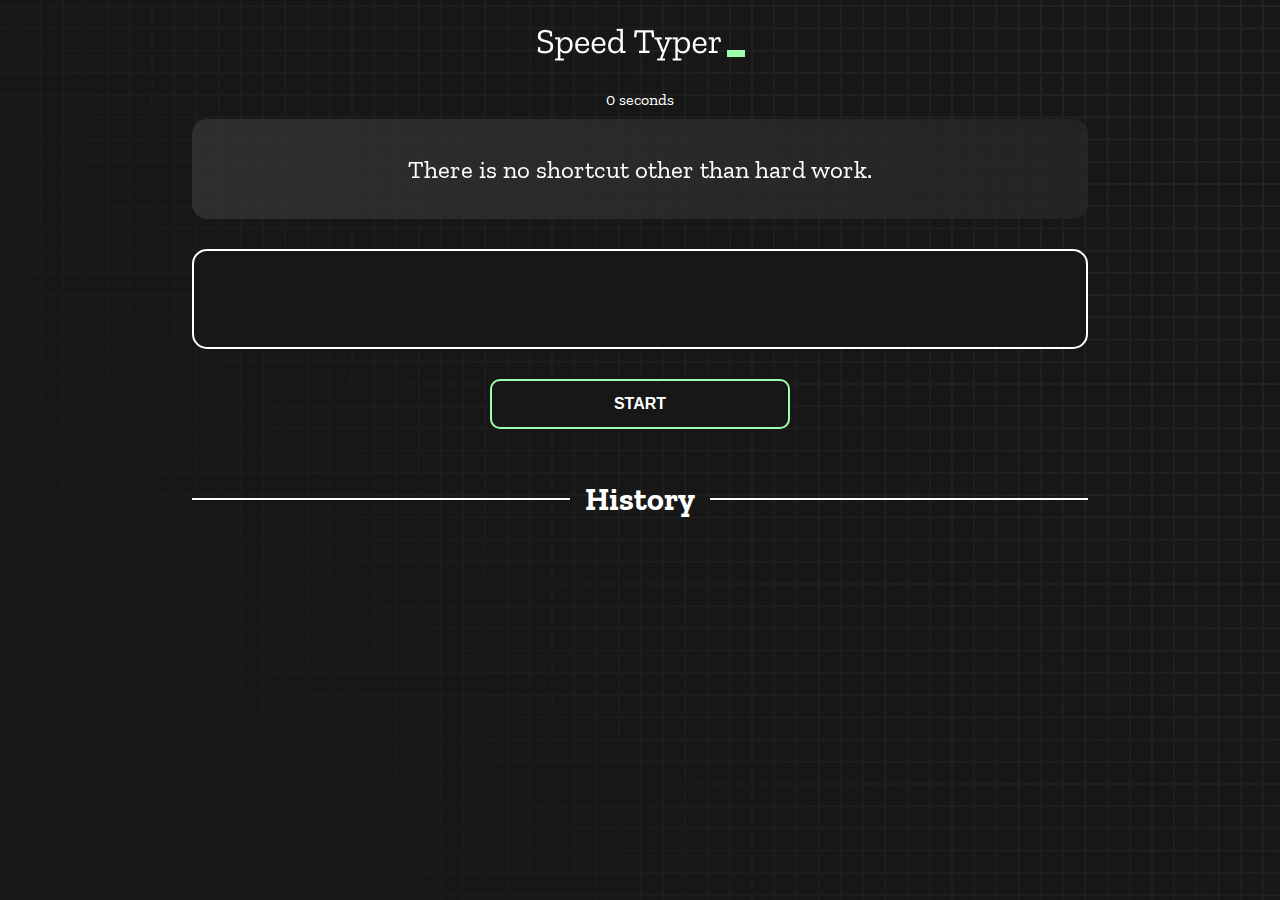
==== index.html @ 1f0e0f48 "Initial commit" ====
<!DOCTYPE html>
<html lang="en">
  <head>
    <meta charset="UTF-8" />
    <meta http-equiv="X-UA-Compatible" content="IE=edge" />
    <meta name="viewport" content="width=device-width, initial-scale=1.0" />
    <title>Speed Monster</title>
    <link rel="stylesheet" href="styles.css" />
    <link rel="preconnect" href="https://fonts.googleapis.com" />
    <link rel="preconnect" href="https://fonts.gstatic.com" crossorigin />
    <link
      href="https://fonts.googleapis.com/css2?family=Zilla+Slab:wght@300;400;500&display=swap"
      rel="stylesheet"
    />
  </head>
  <body>
    <h1 class="title"><img src="./logo.png" /></h1>
    <div id="show-time">0 seconds</div>

    <div class="box-container">
      <div id="question"></div>

      <div id="display" class="inactive"></div>

      <div class="buttons">
        <button id="starts">START</button>
      </div>

      <div class="divider-container">
        <div class="line"></div>
        <h1 class="title2">History</h1>
        <div class="line"></div>
      </div>
      <div id="histories"></div>
    </div>

    <div id="countdown"></div>
    <div id="modal-background" class="hidden"></div>
    <div id="result" class="hidden"></div>

    <script src="./history.js"></script>
    <script src="./script.js"></script>
  </body>
</html>
---- styles.css ----
* {
  padding: 0;
  margin: 0;
  box-sizing: border-box;
}

body {
  background-image: url("./bg.png");
  background-size: cover;
  background-position: left top;
  font-family: "Zilla Slab", serif;
}

.box-container {
  width: 70%;
  margin: 0 auto;
}

#question {
  height: 100px;
  display: flex;
  align-items: center;
  justify-content: center;
  color: white;
  font-size: 25px;
  border-radius: 15px;
  background: rgb(255, 255, 255);
  background: linear-gradient(
    92.49deg,
    rgba(255, 255, 255, 0.1) 0.18%,
    rgba(255, 255, 255, 0.05) 99.85%
  );
  backdrop-filter: blur(5px);
  margin-bottom: 30px;
}

#display {
  height: 100px;
  display: flex;
  flex-wrap: wrap;
  align-items: center;
  padding-left: 5rem;
  color: white;
  font-size: 32px;
  background-color: #171717;
  border: 2px solid #9dffad;
  border-radius: 15px;
}

#countdown {
  position: fixed;
  height: 100vh;
  width: 100vw;
  background-color: rgba(0, 0, 0, 0.8);
  top: 0;
  left: 0;
  display: flex;
  align-items: center;
  justify-content: center;
  font-size: 3rem;
  color: white;
  display: none;
}
#result {
  position: fixed;
  top: 10%; 
  left: 10%;
  transform: translate(-50%, -50%);
  height: 250px;
  width: 400px;
  background-color: #171717;
  border-radius: 15px;
  border: 2px solid #9dffad;
  color: white;
  text-align: center;
  padding: 2rem;
}
#show-time{
  text-align: center;
  color: white;
  margin: 10px 0;
}

.green {
  color: #9dffad;
}
.red {
  color: #eb6565;
}
.bold {
  font-weight: 700;
}
.inactive {
  border: 2px solid white !important;
}
.hidden {
  display: none;
}
.title {
  text-align: center;
  color: white;
  margin: 20px 0;
}

.divider-container {
  height: 80px;
  display: flex;
  justify-content: center;
  align-items: center;
  gap: 15px;
  margin: 0 auto;
}

.line {
  height: 2px;
  background: white;
  width: 100%;
}

.title2 {
  color: white;
  display: block;
}

.buttons {
  display: flex;
  justify-content: center;
  margin: 30px 0;
}
button {
  padding: 10px 20px;
  border: none;
  font-size: 16px;
  font-weight: bold;
  width: 300px;
  height: 50px;
  color: white;
  background-color: #171717;
  border-radius: 10px;
  border: 2px solid #9dffad;
  cursor: pointer;
}

#histories {
  display: flex;
  flex-wrap: wrap;
  justify-content: space-around;
}

.card {
  width: 100%;
  height: 100%;
  padding: 50px;
  display: flex;
  justify-content: space-between;
  align-items: center;
  padding: 20px 30px;
  color: white;
  border-radius: 15px;
  background: rgb(255, 255, 255);
  background: linear-gradient(
    92.49deg,
    rgba(255, 255, 255, 0.1) 0.18%,
    rgba(255, 255, 255, 0.05) 99.85%
  );
  backdrop-filter: blur(5px);
  margin-bottom: 30px;
}

#modal-background {
  background: rgb(255, 255, 255);
  background: linear-gradient(
    92.49deg,
    rgba(255, 255, 255, 0.1) 0.18%,
    rgba(255, 255, 255, 0.05) 99.85%
  );
  backdrop-filter: blur(5px);
  height: 100vh;
  width: 100%;
  position: fixed;
  top: 0;
}

@media only screen and (max-width: 700px) {
  .box-container {
    padding: 0 20px;
    width: 100%;
  }
  .card {
    flex-direction: column;
  }
}
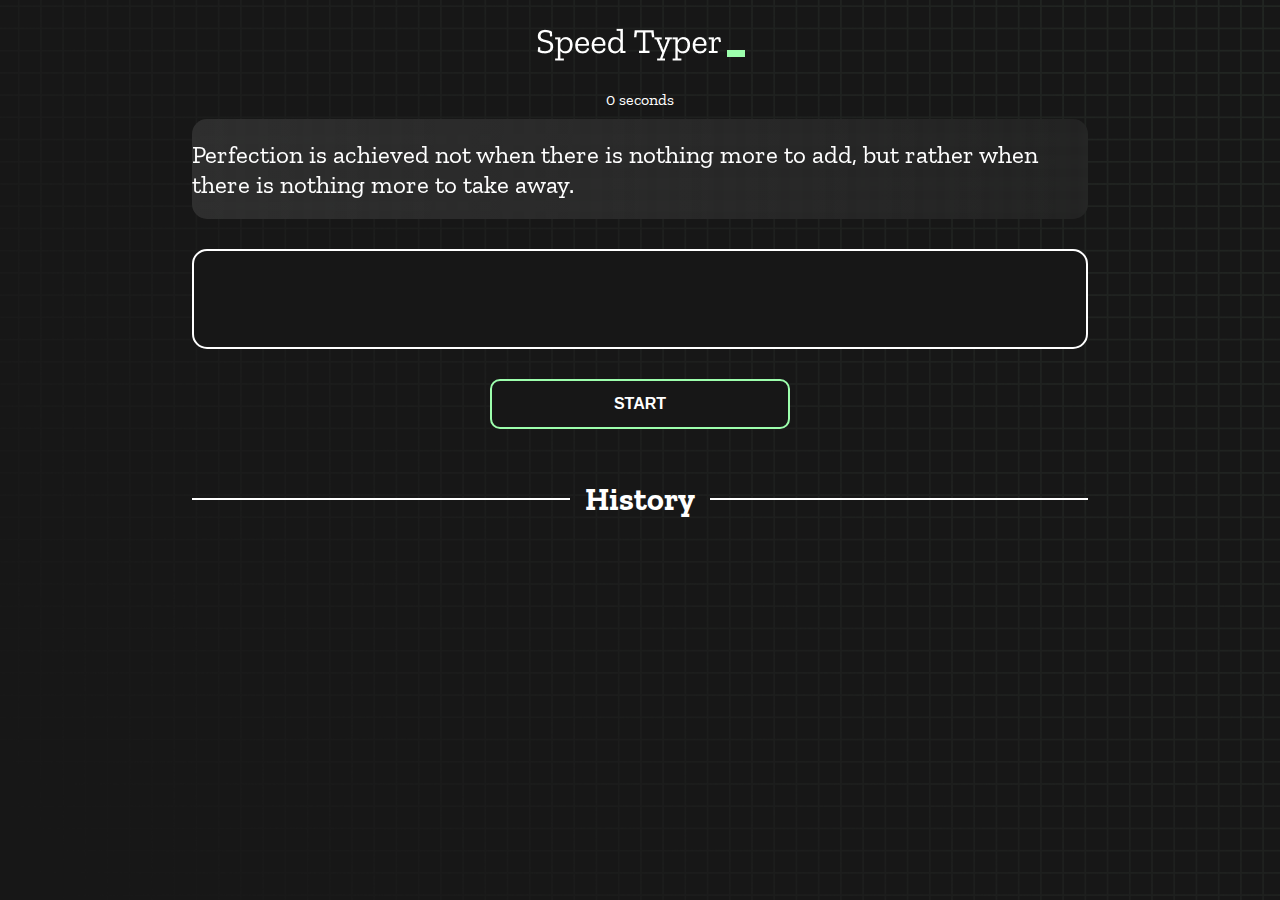
==== commit 7356512e: "Blog HTML Part DONE" ====
--- a/index.html
+++ b/index.html
@@ -1,44 +1,44 @@
 <!DOCTYPE html>
 <html lang="en">
-  <head>
-    <meta charset="UTF-8" />
-    <meta http-equiv="X-UA-Compatible" content="IE=edge" />
-    <meta name="viewport" content="width=device-width, initial-scale=1.0" />
-    <title>Speed Monster</title>
-    <link rel="stylesheet" href="styles.css" />
-    <link rel="preconnect" href="https://fonts.googleapis.com" />
-    <link rel="preconnect" href="https://fonts.gstatic.com" crossorigin />
-    <link
-      href="https://fonts.googleapis.com/css2?family=Zilla+Slab:wght@300;400;500&display=swap"
-      rel="stylesheet"
-    />
-  </head>
-  <body>
-    <h1 class="title"><img src="./logo.png" /></h1>
-    <div id="show-time">0 seconds</div>
 
-    <div class="box-container">
-      <div id="question"></div>
+<head>
+  <meta charset="UTF-8" />
+  <meta http-equiv="X-UA-Compatible" content="IE=edge" />
+  <meta name="viewport" content="width=device-width, initial-scale=1.0" />
+  <title>Speed Monster</title>
+  <link rel="stylesheet" href="styles.css" />
+  <link rel="preconnect" href="https://fonts.googleapis.com" />
+  <link rel="preconnect" href="https://fonts.gstatic.com" crossorigin />
+  <link href="https://fonts.googleapis.com/css2?family=Zilla+Slab:wght@300;400;500&display=swap" rel="stylesheet" />
+</head>
 
-      <div id="display" class="inactive"></div>
+<body>
+  <h1 class="title"><img src="./logo.png" /></h1>
+  <div id="show-time">0 seconds</div>
 
-      <div class="buttons">
-        <button id="starts">START</button>
-      </div>
+  <div class="box-container">
+    <div id="question"></div>
 
-      <div class="divider-container">
-        <div class="line"></div>
-        <h1 class="title2">History</h1>
-        <div class="line"></div>
-      </div>
-      <div id="histories"></div>
+    <div id="display" class="inactive"></div>
+
+    <div class="buttons">
+      <button id="starts">START</button>
     </div>
 
-    <div id="countdown"></div>
-    <div id="modal-background" class="hidden"></div>
-    <div id="result" class="hidden"></div>
+    <div class="divider-container">
+      <div class="line"></div>
+      <h1 class="title2">History</h1>
+      <div class="line"></div>
+    </div>
+    <div id="histories"></div>
+  </div>
 
-    <script src="./history.js"></script>
-    <script src="./script.js"></script>
-  </body>
-</html>
+  <div id="countdown"></div>
+  <div id="modal-background" class="hidden"></div>
+  <div id="result" class="hidden"></div>
+
+  <script src="./history.js"></script>
+  <script src="./script.js"></script>
+</body>
+
+</html>